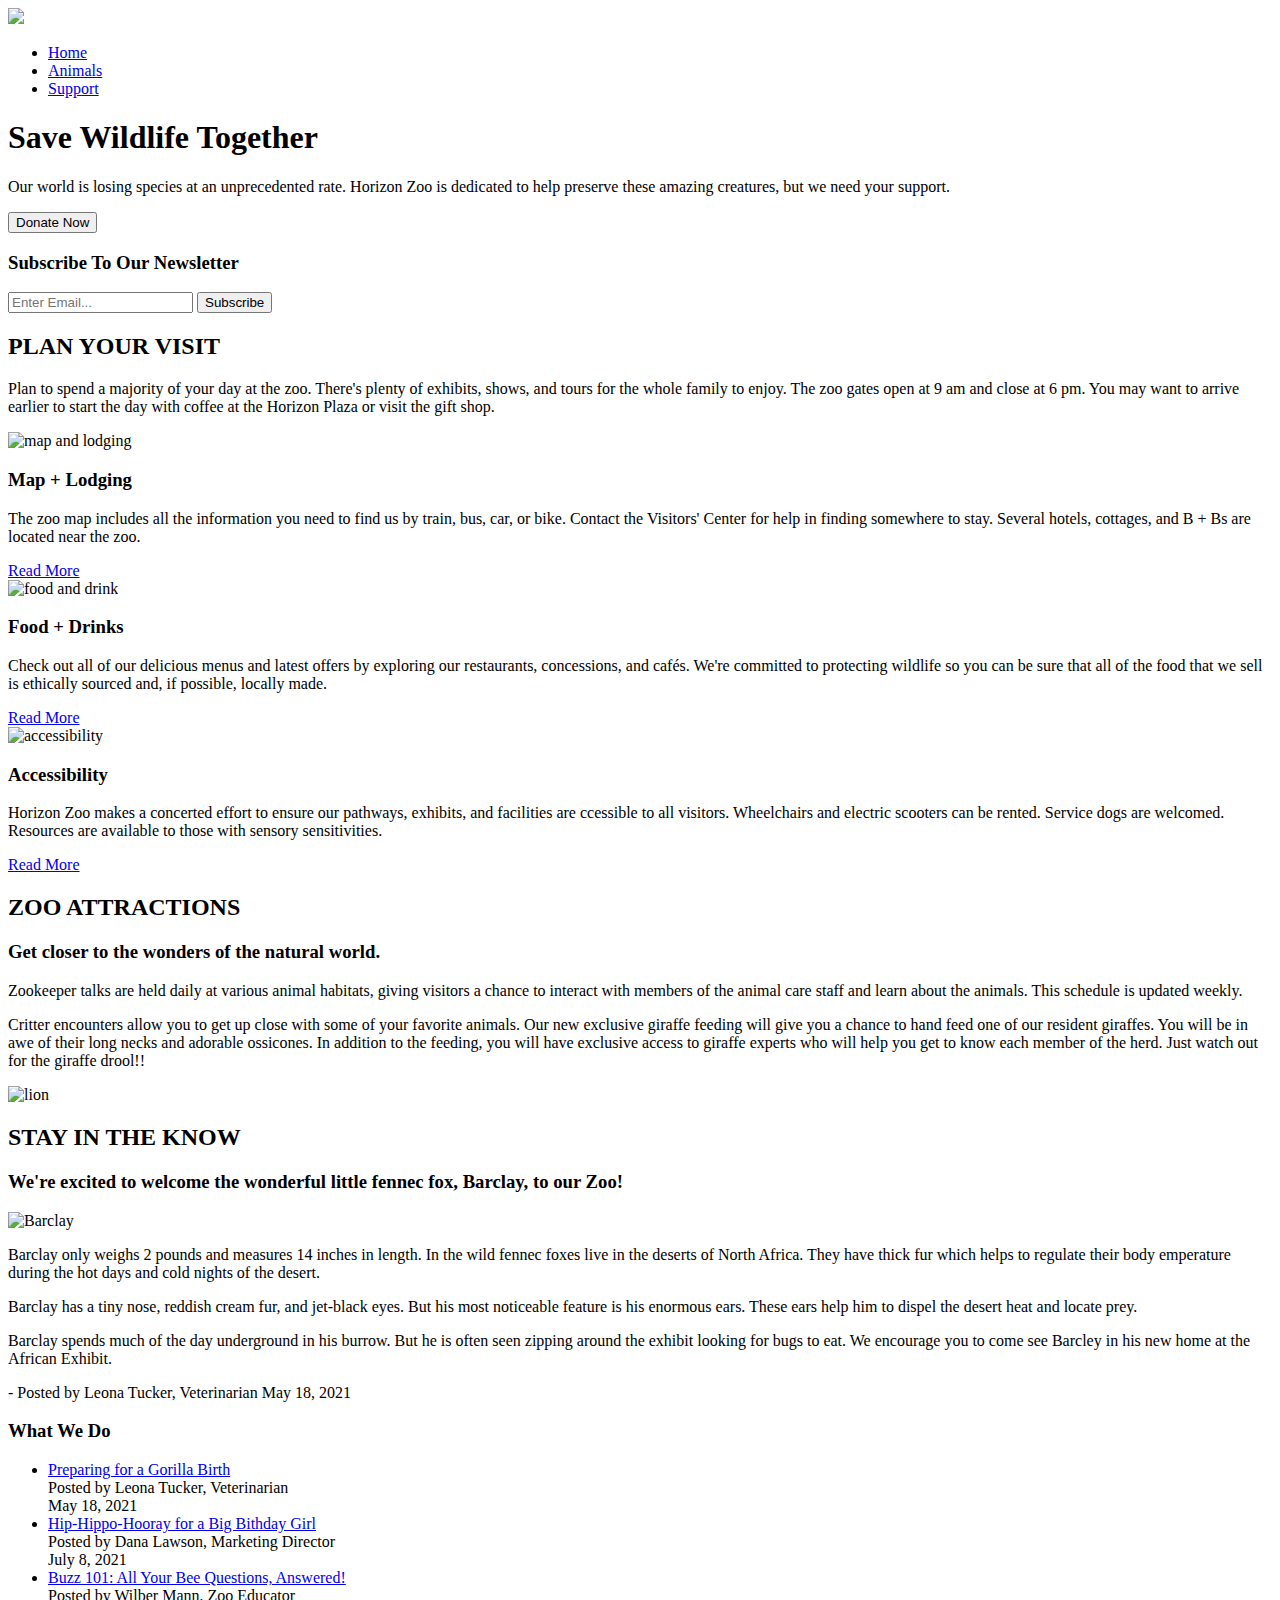
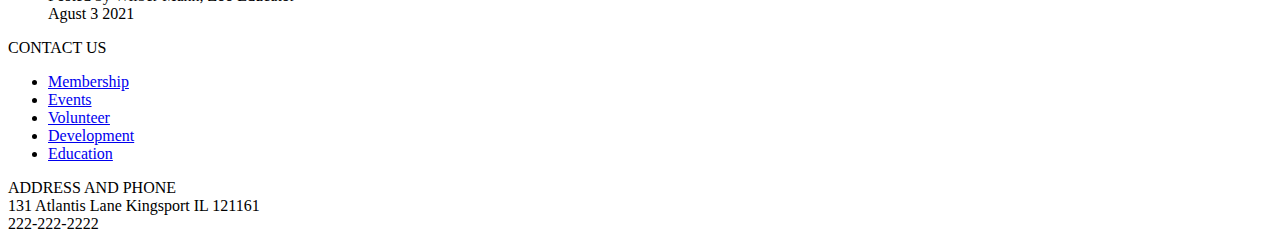
==== index.html @ c03cab59 "Add files via upload" ====
<!DOCTYPE html>
<html>

<head>
    <meta charset="utf-8">
    <meta name="viewport" content="width=device-width initial-scale=1">
    <meta name="description" content="ZOO">
    <meta name="author" content="Hunter">
    <title>Horizon Zoo | Welcome</title>
    <link rel="stylesheet" href="css/style.css">
    <script src="https://kit.fontawesome.com/cfc9b4fd39.js" crossorigin="anonymous"></script>
    <link rel="preconnect" href="https://fonts.gstatic.com">
    <link href="https://fonts.googleapis.com/css2?family=Lakki+Reddy&family=Ravi+Prakash&display=swap" rel="stylesheet">
</head>

<body>

    <header class="flexcontainer">
        <img src="images/logo_rhino_white.svg">
        <div>
            <nav>
                <ul>
                    <li class="current"><a href="index.html">Home</a></li>
                    <li><a href="animals.html">Animals</a></li>
                    <li><a href="support.html">Support</a></li>
                </ul>
            </nav>
        </div>
    </header>


    <section class="hero" id="hero1">
        <h1>Save Wildlife Together</h1>
        <p>Our world is losing species at an unprecedented rate. Horizon Zoo is dedicated to help preserve these amazing creatures, but we need your support.</p>
        <button type="submit" class="button_1">Donate Now</button>

    </section>
    
    
    <section id="newsletter">
    
        <div class="flexcontainer">
            <div>
                <h3>Subscribe To Our Newsletter</h3>
            </div>
            <form>
                <input type="email" placeholder="Enter Email...">
                <button type="submit">Subscribe</button>
            </form>

        </div>
    </section>
    
       <div class="arrowcontainer">
        <div class="arrow-down"></div>
        <div class="arrow-down"></div>
        <div class="arrow-down"></div>
    </div>
    <section id="PYV">
    
        <h2 id="zeropm"> PLAN YOUR VISIT </h2>
        <p> Plan to spend a majority of your day at the zoo. There's plenty of exhibits, shows, and tours for the
            whole family to enjoy. The zoo gates open at 9 am and close at 6 pm. You may want to arrive earlier to
            start the day with coffee at the Horizon Plaza or visit the gift shop.
        <p>
            
        <section class="flexcontainer">
            <div class="box" id="pyvbox">
                <img src="images/map.png" alt="map and lodging" />
                <h3>Map &#43; Lodging</h3>
                <p class="cardparagraph">The zoo map includes all the information you need to find us by train, bus, car, or bike. Contact the Visitors' Center for help in finding somewhere to stay. Several hotels, cottages, and B &#43; Bs are located near the zoo. 
                </p>
                <div class="cardlink" > <a href="index.html">Read More</a> </div>
            </div>

            <div class="box" id="pyvbox">
                <img src="images/food.png" alt="food and drink" />
                <h3>Food &#43; Drinks</h3>
                <p class="cardparagraph">Check out all of our delicious menus and latest offers by exploring our restaurants, concessions, and cafés. We're committed to protecting wildlife so you can be sure that all of the food that we sell is ethically sourced and, if possible, locally made.</p>
                <div class="cardlink" > <a href="index.html">Read More</a> </div>
            </div>

            <div class="box" id="pyvbox">
                <img src="images/accessibility.png" alt="accessibility" />
                <h3>Accessibility</h3>
                 <p class="cardparagraph">Horizon Zoo makes a concerted effort to ensure our pathways, exhibits, and facilities are ccessible to all visitors. Wheelchairs and electric scooters can be rented. Service dogs are welcomed. Resources are available to those with sensory sensitivities.</p>
                <div class="cardlink" > <a href="index.html">Read More</a> </div>
            </div>
        </section>
    </section>


  
    
    <section id="ZA">
        
          <div class="arrowcontainer">
        <div class="arrow-down"></div>
        <div class="arrow-down"></div>
        <div class="arrow-down"></div>
    </div>
    
        
        <h2> ZOO ATTRACTIONS </h2>
        <h3 class="center"> Get closer to the wonders of the natural world. </h3>

        <div class="flexcontainer">

            <div id="ZooParagraph">
                <p> Zookeeper talks are held daily at various animal habitats, giving visitors a chance to interact with members of the animal care staff and learn about the animals. This schedule is updated weekly. </p>
                <p> Critter encounters allow you to get up close with some of your favorite animals. Our new exclusive giraffe feeding will give you a chance to hand feed one of our resident giraffes. You will be in awe of their long necks and adorable ossicones. In addition to the feeding, you will have exclusive access to giraffe experts who will help you get to know each member of the herd. Just watch out for the giraffe drool!! </p>
            </div>

            <div id="zalion"> <img id="lion" src="/images/lion.png" title="lion" /> </div>
        </div>
    </section>



    <section id="STITK">
        
    <div class="arrowcontainer">
        <div class="arrow-down"></div>
        <div class="arrow-down"></div>
        <div class="arrow-down"></div>
    </div>
    
    

        <h2> STAY IN THE KNOW </h2>
        <h3> We're excited to welcome the wonderful little fennec fox, Barclay, to our Zoo! </h3>

        <div class="flexcontainer">

            <article id="main-col">
                <img class="fennac" src="./images/fennac.PNG" Title="Barclay" />
                <p>
                    Barclay only weighs 2 pounds and measures 14 inches in length. In the wild fennec foxes live in the deserts of North Africa. They have thick fur which helps to regulate their body emperature during the hot days and cold nights of the desert. </p>
                <p> Barclay has a tiny nose, reddish cream fur, and jet-black eyes. But his most noticeable feature is his enormous ears. These ears help him to dispel the desert heat and locate prey. </p> <p> Barclay spends much of the day underground in his burrow. But he is often seen zipping around the exhibit looking for bugs to eat. We encourage you to come see Barcley in his new home at the African Exhibit. </p>


                <p class="author"> - Posted by Leona Tucker, Veterinarian
                    May 18, 2021</p>
            </article>


            <div>
                <aside id="sidebar">
                    <h3 class="center">What We Do</h3>
                    <ul>
                        <li>
                            <a href="#">Preparing for a Gorilla Birth</a>
                            <br>Posted by Leona Tucker, Veterinarian
                            <br>May 18, 2021

                        </li>
                        <li>
                            <a href="#"> Hip-Hippo-Hooray for a Big Bithday Girl</a>
                            <br>Posted by Dana Lawson, Marketing Director
                            <br>July 8, 2021
                        </li>

                        <li>
                            <a href="#">Buzz 101: All Your Bee Questions, Answered!</a>
                            <br>Posted by Wilber Mann, Zoo Educator <br>
                            Agust 3 2021
                        </li>
                    </ul>
                </aside>
            </div>
        </div>
    </section>

    <footer>
        <div class="footer-top">
            <span> CONTACT US </span>
            <ul>
                <li><a href="#">Membership</a></li>
                <li><a href="#">Events</a></li>
                <li><a href="#">Volunteer</a></li>
                <li><a href="#">Development</a></li>
                <li><a href="#">Education</a></li>
            </ul>


        </div>
        <div class="footer-bottom flexcontainer">
            <p id="address"> ADDRESS AND PHONE <br>
                131 Atlantis Lane
                Kingsport IL 121161 <br>
                222-222-2222 </p>

            <span class="social">
                <a href="https://www.facebook.com/">
                    <i class="fab fa-facebook-square"></i></a>
                <a href="https://www.twitter.com">
                    <i class="fab fa-twitter-square"></i></a>
                <a href="https://www.pinterest.com/">
                    <i class="fab fa-pinterest"></i></a>

            </span>
        </div>
    </footer>


</body>

</html>
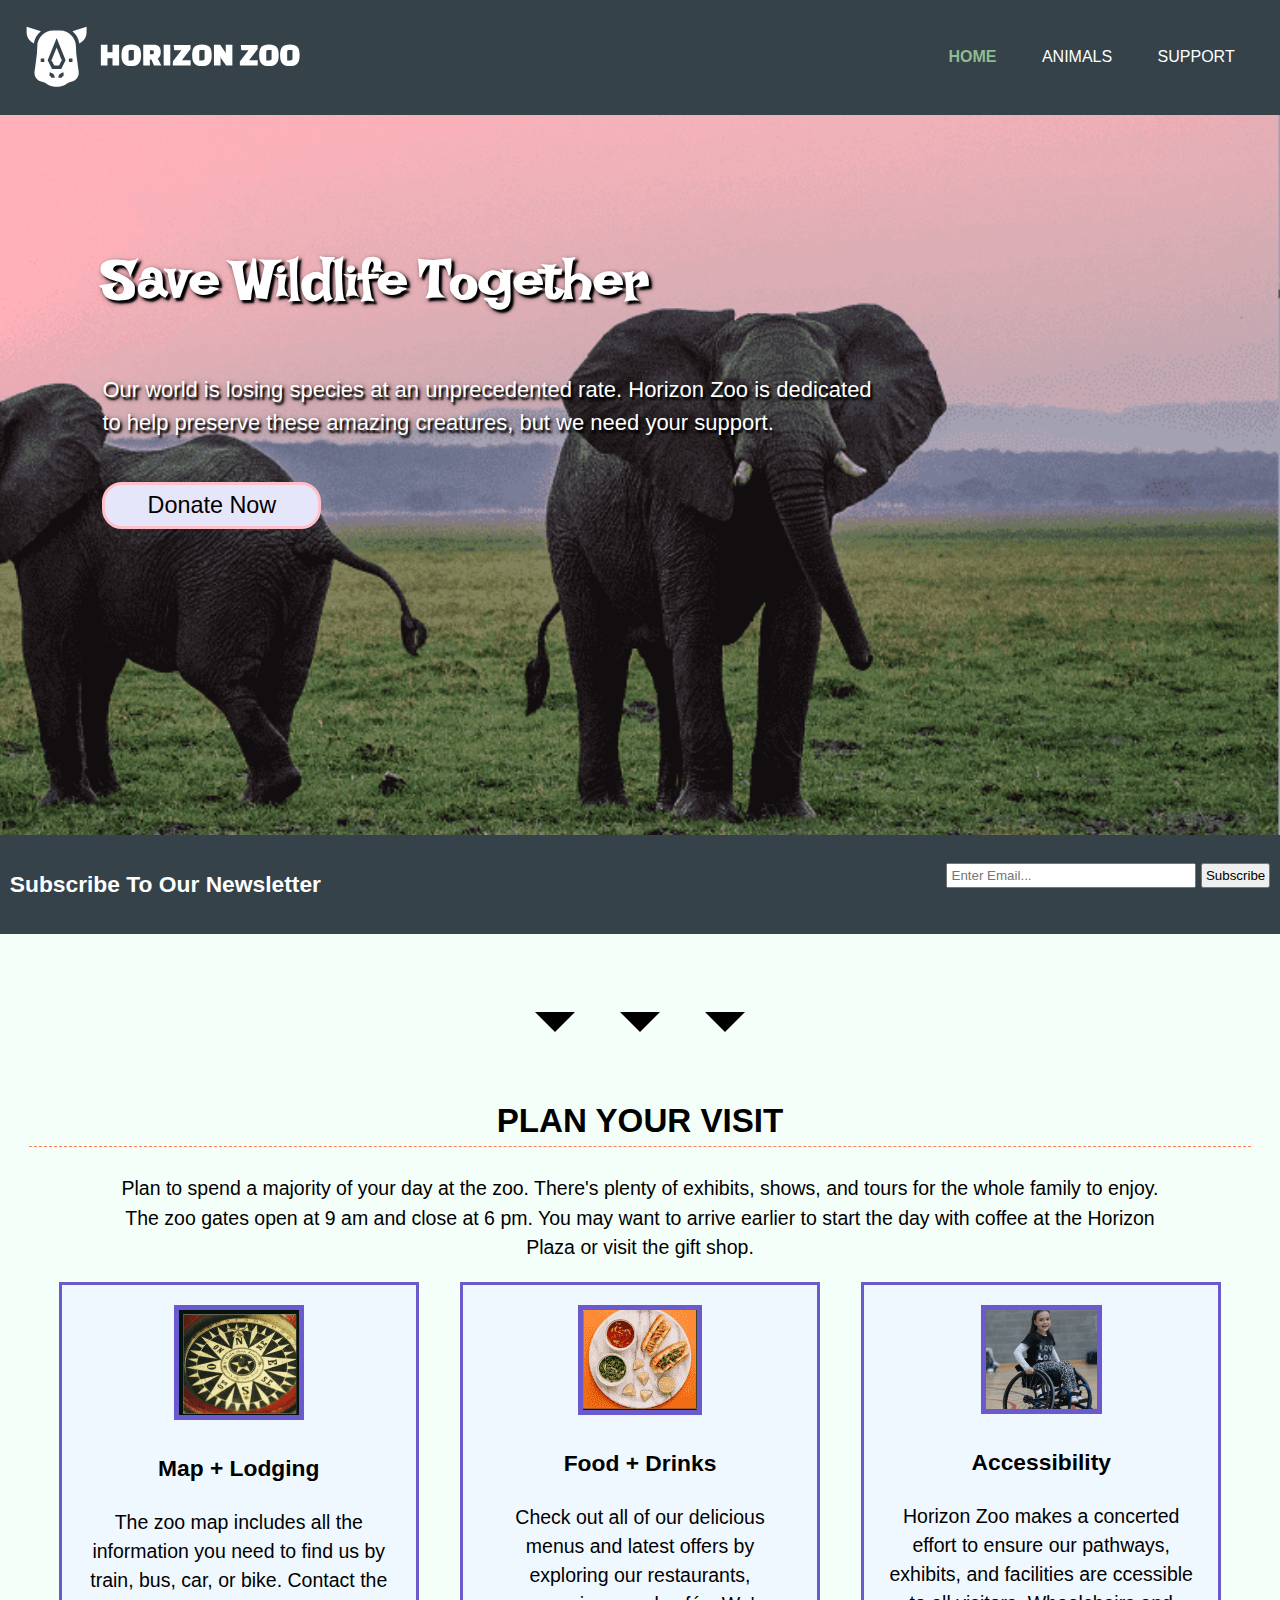
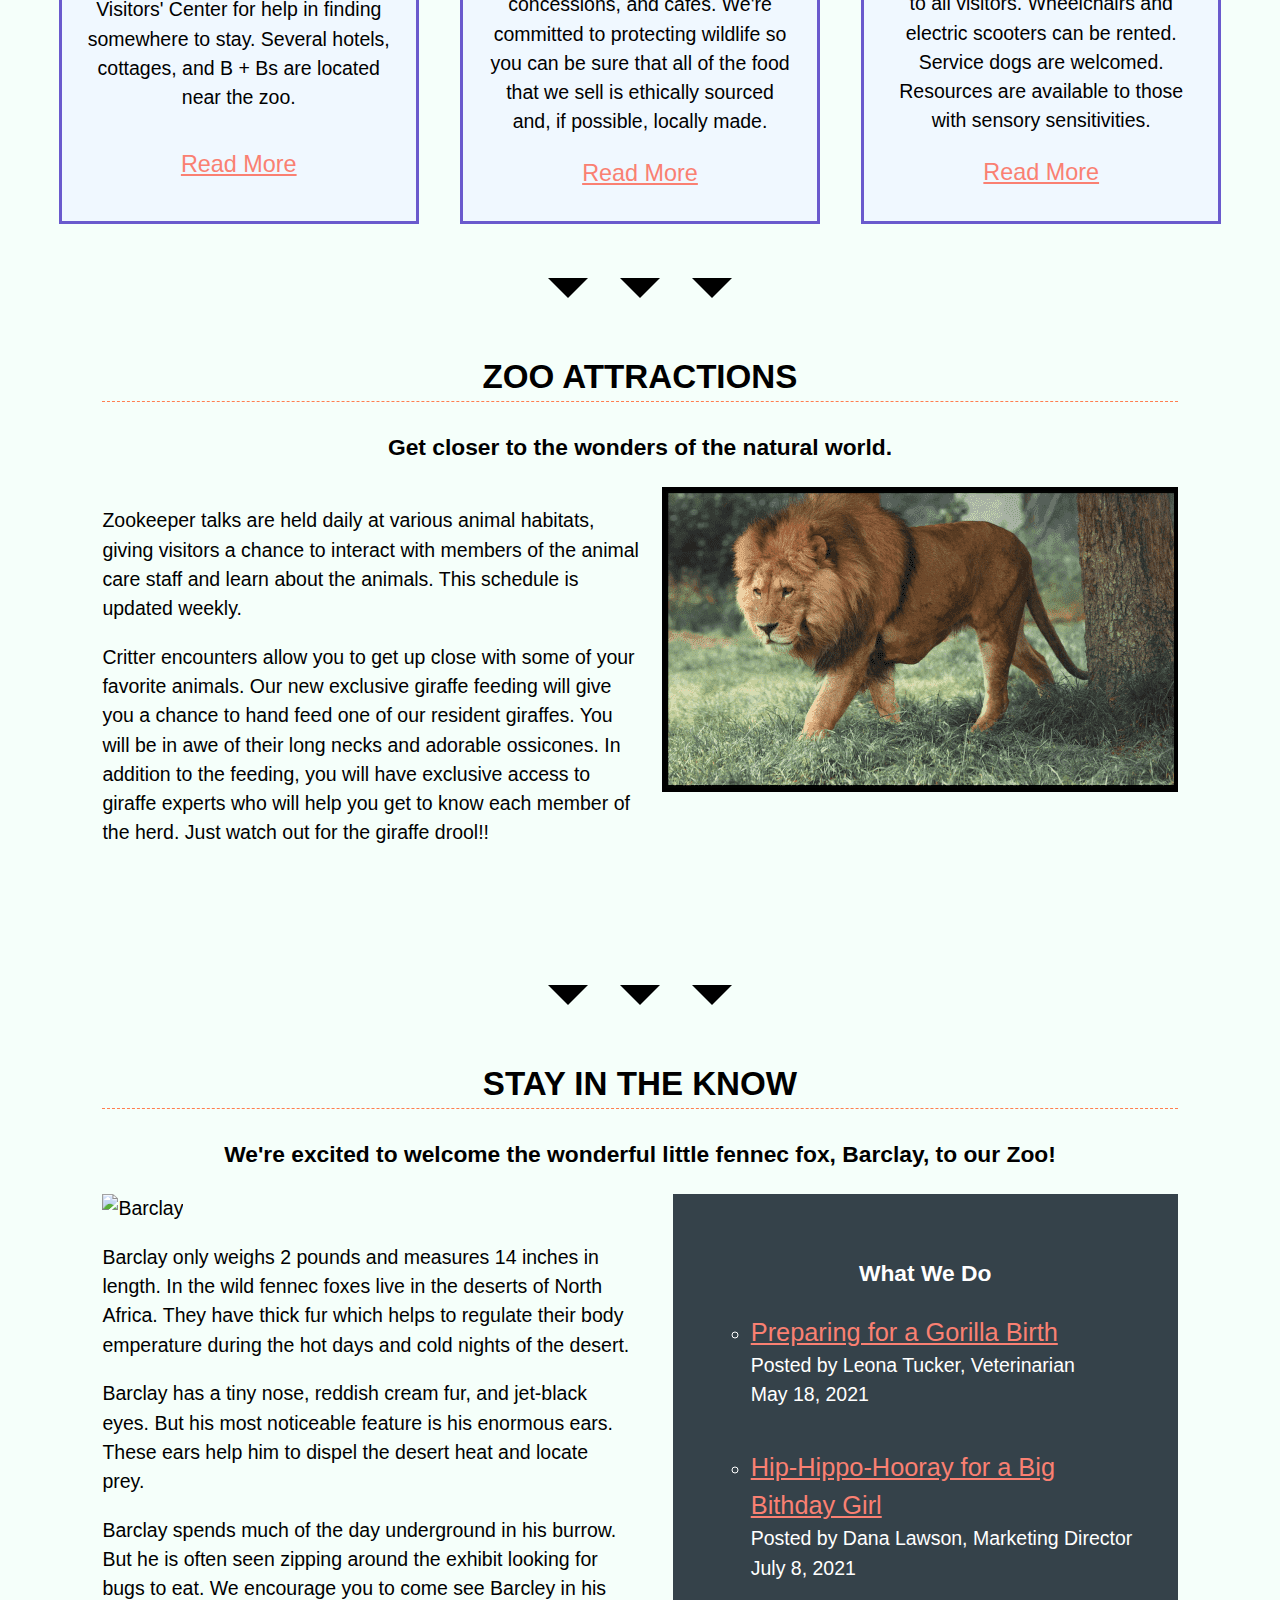
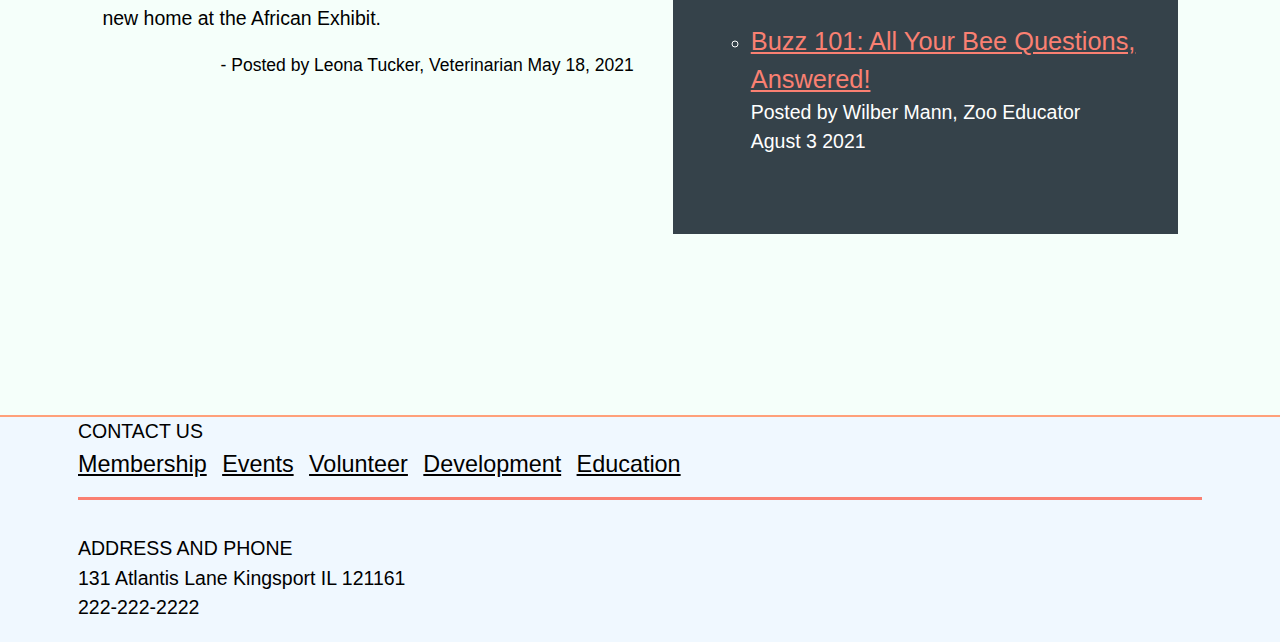
==== commit 155f2b85: "correct" ====
--- a/index.html
+++ b/index.html
@@ -111,7 +111,7 @@
                 <p> Critter encounters allow you to get up close with some of your favorite animals. Our new exclusive giraffe feeding will give you a chance to hand feed one of our resident giraffes. You will be in awe of their long necks and adorable ossicones. In addition to the feeding, you will have exclusive access to giraffe experts who will help you get to know each member of the herd. Just watch out for the giraffe drool!! </p>
             </div>
 
-            <div id="zalion"> <img id="lion" src="/images/lion.png" title="lion" /> </div>
+            <div id="zalion"> <img id="lion" src="/images/lion.png" title="Lion" /> </div>
         </div>
     </section>
 
--- a/css/style.css
+++ b/css/style.css
@@ -0,0 +1,737 @@
+/**************************************
+BOX-SIZING STYLE
+/*************************************/
+
+*,
+*:before,
+*:after {
+    -webkit-box-sizing: border-box;
+    -moz-box-sizing: border-box;
+    box-sizing: border-box;
+}
+
+
+/*********************************
+Global 
+/********************************/
+body {
+    font: 19.5px/1.5 "Arial bold", Helvetica, sans-serif;
+    margin: 0%;
+    padding: 0%;
+    background-color: mintcream;
+}
+
+.hero {}
+
+
+
+.hero p {
+
+    text-shadow: 2px 2px 5px rgba(0, 0, 0, 0.8), 2px 3px 2px rgba(0, 0, 0, 1);
+    text-align: left;
+    width: 73%;
+    font-size: 22px;
+
+}
+
+.borderedbox {
+    display: flex;
+    flex-direction: column;
+    justify-content: center;
+    margin: 2em 4em;
+    padding: 3em;
+    border: 3px dotted green;
+}
+
+section {
+    padding: 0 1.5em 0 1.5em;
+}
+
+.flexcontainer {
+    display: flex;
+    justify-content: space-between;
+}
+
+img {
+    max-width: 100%;
+
+}
+
+ul {
+    margin: 0;
+    padding: 0;
+    list-style-type: none;
+}
+
+.button_1 {
+    margin-top: .9em;
+    border-radius: 20px;
+    padding: .3em 1.8em;
+    font-size: 1.2em;
+    background: lavender;
+    border: 3px solid pink;
+    color: black;
+}
+
+.button_1:hover {
+    color: black;
+    background-color: #E7FBE7;
+    border: 3px solid slateblue;
+}
+
+#mar2 {
+    margin-top: 2em;
+
+}
+
+.button_2 {
+    width: 37%;
+    margin-top: .9em;
+    font-size: 1.2em;
+    background: lavender;
+    border: 3px solid pink;
+    color: black;
+}
+
+.button_2:hover {
+    color: black;
+    background-color: #E7FBE7;
+    border: 3px solid slateblue;
+
+}
+
+
+
+h1 {
+    font-family: "Lakki Reddy", georgia, cursive;
+    text-shadow: 2px 2px 5px rgba(0, 0, 0, 0.8), 3px 3px 2px rgba(0, 0, 0, 1);
+    font-size: 55px;
+}
+
+h2 {
+    border-bottom: 1px dashed coral;
+    text-align: center;
+    font-size: 1.7em;
+}
+
+h3 {
+    text-align: center;
+
+}
+
+h4 {}
+
+
+a {
+    font-size: 1.2em;
+    color: salmon;
+}
+
+a:hover {
+    font-style: bold;
+    color: pink;
+}
+
+.center {
+    width: 100%;
+    align-items: center;
+    display: flex;
+    flex-direction: column;
+    ;
+}
+
+.box {
+    flex-basis: 31%;
+    padding-top: 20px;
+    padding-bottom: 30px;
+    text-align: center;
+}
+
+.arrowcontainer {
+    margin: 5% 40% 5% 40%;
+    display: flex;
+    flex-direction: row;
+    justify-content: space-around;
+}
+
+.arrow-down {
+    width: 0;
+    height: 0;
+    border-left: 20px solid transparent;
+    border-right: 20px solid transparent;
+    border-top: 20px solid black;
+}
+
+
+
+
+.zeropm {
+    margin: 0%;
+    padding: 0%;
+}
+
+/***************************
+HEADER
+/***************************/
+
+header {
+    display: flex;
+    justify-content: space-between;
+    background: #35424a;
+    color: #ffffff;
+    padding: 1.3em;
+
+}
+
+nav {}
+
+nav a {
+    line-height: 4em;
+    color: #ffffff;
+    text-decoration: none;
+    text-transform: uppercase;
+    font-size: 16px;
+}
+
+nav li {
+    display: inline;
+    padding: 20px;
+}
+
+header img {
+    color: white;
+    max-width: 15em;
+}
+
+
+header img:hover {
+    max-width: 14.5em;
+}
+
+header #branding h1 {
+    margin: 0;
+}
+
+header nav {
+    float: right;
+}
+
+
+header .current a {
+    color: darkseagreen;
+    font-weight: bold;
+}
+
+header a:hover {
+    color: pink;
+    font-weight: bold;
+}
+
+
+
+/************************** 
+hero1 - Home 
+**************************/
+#hero1 {
+    padding: 8%;
+    height: 80vh;
+    background: url('/images/elephanthero.png') no-repeat;
+    background-size: cover;
+    background-position: right;
+    text-align: left;
+    color: #ffffff;
+    background-color: black;
+}
+
+
+/************************
+hero2 - Animals 
+************************/
+#hero2 {
+    padding: 8%;
+    height: 80vh;
+    background: url('/images/animalshero.png') no-repeat;
+    background-size: cover;
+    background-position: right;
+    text-align: left;
+    color: #ffffff;
+    background-color: black;
+
+}
+
+
+
+/*****************************
+hero3 - Support 
+*****************************/
+#hero3 {
+    padding: 8%;
+    height: 80vh;
+    background: url('/images/supporthero.png') no-repeat;
+    background-size: cover;
+    background-position: center;
+    text-align: left;
+    color: #ffffff;
+    background-color: black;
+
+}
+
+
+/* Newsletter */
+#newsletter {
+    padding: .5em;
+    color: #ffffff;
+    background: #35424a;
+    margin-bottom: 4em;
+}
+
+#newsletter h2 {
+    float: left;
+}
+
+#newsletter form {
+    float: right;
+    margin-top: 15px;
+}
+
+#newsletter input[type="email"] {
+    padding: 4px;
+    height: 25px;
+    width: 250px;
+}
+
+#newsletter button {
+    padding: 3px;
+}
+
+
+
+/*********************************
+Plan Your Visit - Home 
+********************************/
+
+#PYV p {
+    padding: 0% 7%;
+    text-align: center;
+}
+
+
+#pyvbox {
+    flex-direction: column;
+    justify-content: space-around;
+    color: black;
+    background-color: aliceblue;
+    border: 3px solid slateblue;
+
+}
+
+.cardparagraph {
+    min-height: 220px;
+}
+
+.box img {
+    border: 5px solid slateblue;
+}
+
+
+/***************************
+ZOO ATTRACIONS -Home 
+****************************/
+#ZA {
+    border-bottom: 0px solid #35424a;
+    background-color: ;
+    padding: 0% 8%;
+}
+
+#lion {
+    border: 4px solid black;
+    flex-basis: 50%;
+    float: right;
+
+}
+
+#ZooParagraph {
+    flex-basis: 50%;
+}
+
+
+/**************************
+STAY IN THE KNOW - Home
+****************************/
+
+#STITK {
+    color: black;
+    padding: 5% 8%;
+
+}
+
+
+article#main-col {
+    flex-basis: 65%;
+    padding-right: 2em;
+}
+
+
+aside#sidebar {
+    background: #35424a;
+    color: #ffffff;
+    padding: 2em;
+    flex-basis: 35%;
+}
+
+
+aside#sidebar li {
+    list-style-type: circle;
+    padding-bottom: 2em;
+    margin-left: 2em;
+}
+
+aside#sidebar li a {
+    font-size: 1.3em;
+}
+
+.author {
+    text-align: right;
+    font-size: .9em;
+}
+
+/***************************
+ Membership - Support
+****************************/
+
+#Membership {
+    margin-bottom: 5em;
+
+}
+
+.box ul {
+    list-style: inside;
+}
+
+.box li {
+    padding: .3em;
+}
+
+#donate1 {
+    min-height: 100%;
+    color: white;
+    border: 5px solid aquamarine;
+    background-color: #35424a;
+    align-items: stretch;
+}
+
+
+#donate2 {
+
+    min-height: 100%;
+    color: white;
+    border: 5px solid pink;
+    background-color: #35424a;
+}
+
+
+#donate3 {
+    min-height: 100%;
+    color: white;
+    border: 5px solid lightsteelblue;
+    background-color: #35424a;
+}
+
+/**************************
+animalgrid - animals
+*************************/
+
+
+
+
+section#left {
+    flex-basis: 58%;
+    padding-right: 2em;
+}
+
+
+aside#right {
+    background: #35424a;
+    color: #ffffff;
+    padding: 2em;
+    flex-basis: 40%;
+}
+
+
+aside#right li {
+    padding: .2em;
+    list-style-type: circle;
+    margin-left: 2em;
+}
+
+aside#sright li a {
+    font-size: 1.3em;
+}
+
+#borderedbox1 {
+    margin: 2em 5em 0 5em;
+    border: 4px dotted seagreen;
+    color: black;
+
+}
+
+#borderedbox2 {
+    justify-content: center;
+    border: 4px solid #35424a;
+    color: white;
+    background-color: #35424a;
+}
+
+
+#borderedbox2 {
+    justify-content: center;
+    border: 4px solid #35424a;
+    color: white;
+    background-color: #35424a;
+}
+
+
+
+#borderedbox2 ul {
+    padding-left: 1em;
+    padding-top: .8em;
+}
+
+#borderedbox2 li {
+    padding-top: 1em;
+    padding-left: .5em;
+    list-style: square;
+}
+
+.animals {
+    margin: 1em;
+    padding: 1em;
+}
+
+.col {
+    margin: 1.4em;
+    color: BLACK;
+    background-color: snow;
+    border: 2px dotted darkseagreen;
+    padding: 0 1.3em 0 1.3em;
+    flex-basis: 50%;
+    display: flex;
+    flex-direction: column;
+    flex: 1;
+}
+
+}
+
+.col img {}
+
+/**************************************
+FORM SECTION STYLES
+*************************************/
+.support {
+    border: 3px dotted pink;
+    margin: 0 11%;
+    background-color: aliceblue;
+    padding-bottom: 2em;
+
+}
+
+form.message {
+    width: 100%;
+    margin: 0 auto;
+}
+
+.form_group {
+    margin-top: 1em;
+}
+
+form p {
+    margin-bottom: 0;
+}
+
+.block_label {
+    display: block;
+    margin-bottom: .5em;
+}
+
+.inline_label {
+    margin-right: .5em;
+}
+
+form.message #fullname,
+form.message #email,
+form.message #comment {
+    width: 100%;
+    padding: .8em;
+}
+
+form.message select {
+    width: 50%;
+    height: 3em;
+}
+
+textarea#comment {
+    height: 15em;
+}
+
+
+
+/*********************************
+footer */
+
+footer {
+    margin-top: 6em;
+    float: left;
+    background: aliceblue;
+    color: black;
+    border-top: 2px solid lightsalmon;
+    padding: 0 4em 0 4em;
+    width: 100%;
+}
+
+.footer-top {
+    margin-bottom: 15px;
+    border-bottom: 3px solid salmon;
+    padding-bottom: 15px;
+}
+
+.footer-top ul {
+    padding: 0;
+    margin: 0;
+}
+
+.footer-top li {
+    list-style: none;
+    display: inline-block;
+    margin-right: 10px;
+}
+
+.footer-top a {
+    color: black;
+}
+
+.footer-top a:hover {
+    color: #e64946;
+}
+
+.address {
+    align-self: flex-start;
+}
+
+
+.social a {
+    padding: 0% line-height: 3em;
+    font-size: 2em;
+    color: black;
+}
+
+
+.social a:hover {
+    font-size: 1.8em;
+    color: salmon;
+}
+
+
+
+
+/*///////////////////////////////////
+////////////////////////////////////
+Mobile/////////////////////////////*/
+@media(max-width: 767px) {
+
+    header #branding,
+    header nav,
+    header nav li,
+    #newsletter h1,
+    #newsletter form,
+    #boxes .box,
+    .flexcontainer,
+    h1,
+    article#main-col,
+    aside#sidebar,
+    .author,
+    .hero p {
+        text-align: center;
+        width: 100%;
+    }
+
+
+    .borderedbox {
+        padding: 5%;
+        margin: 4%;
+        flex-direction: column;
+        justify-content: space-around;
+    }
+
+
+    .hero,
+    .hero h1 {
+        margin: 0%;
+        display: flex;
+        flex-direction: column;
+        align-content: center;
+        align-items: center;
+        justify-content: space-around;
+    }
+
+    .hero p {
+        line-height: 1.4em;
+        font-size: 1.2em;
+        text-align: center;
+        align-self: center;
+    }
+
+
+    .flexcontainer {
+        flex-direction: column;
+    }
+
+    .box {
+        flex-direction: column;
+        justify-content: space-around;
+        margin-top: 6%;
+    }
+
+    .box img {
+        size: 3em;
+    }
+
+    .col {
+        flex-basis 90%;
+        width: 90%;
+        padding: 1em;
+        margin: 1em;
+    }
+
+
+    header img {
+        align-self: center;
+    }
+
+    button {
+        padding: 12px;
+        display: block;
+        width: 100%;
+    }
+
+    #button_2 {
+
+        margin: 0 50% 0 50%;
+        width: 100%;
+    }
+
+    #sidebar,
+    #right {
+        margin-top: 4em;
+    }
+
+    .hero button {
+        width: 60%
+    }
+
+
+    #newsletter form input[type="email"],
+    .quote input,
+    .quote textarea {
+        width: 100%;
+        margin-bottom: 5px;
+    }
